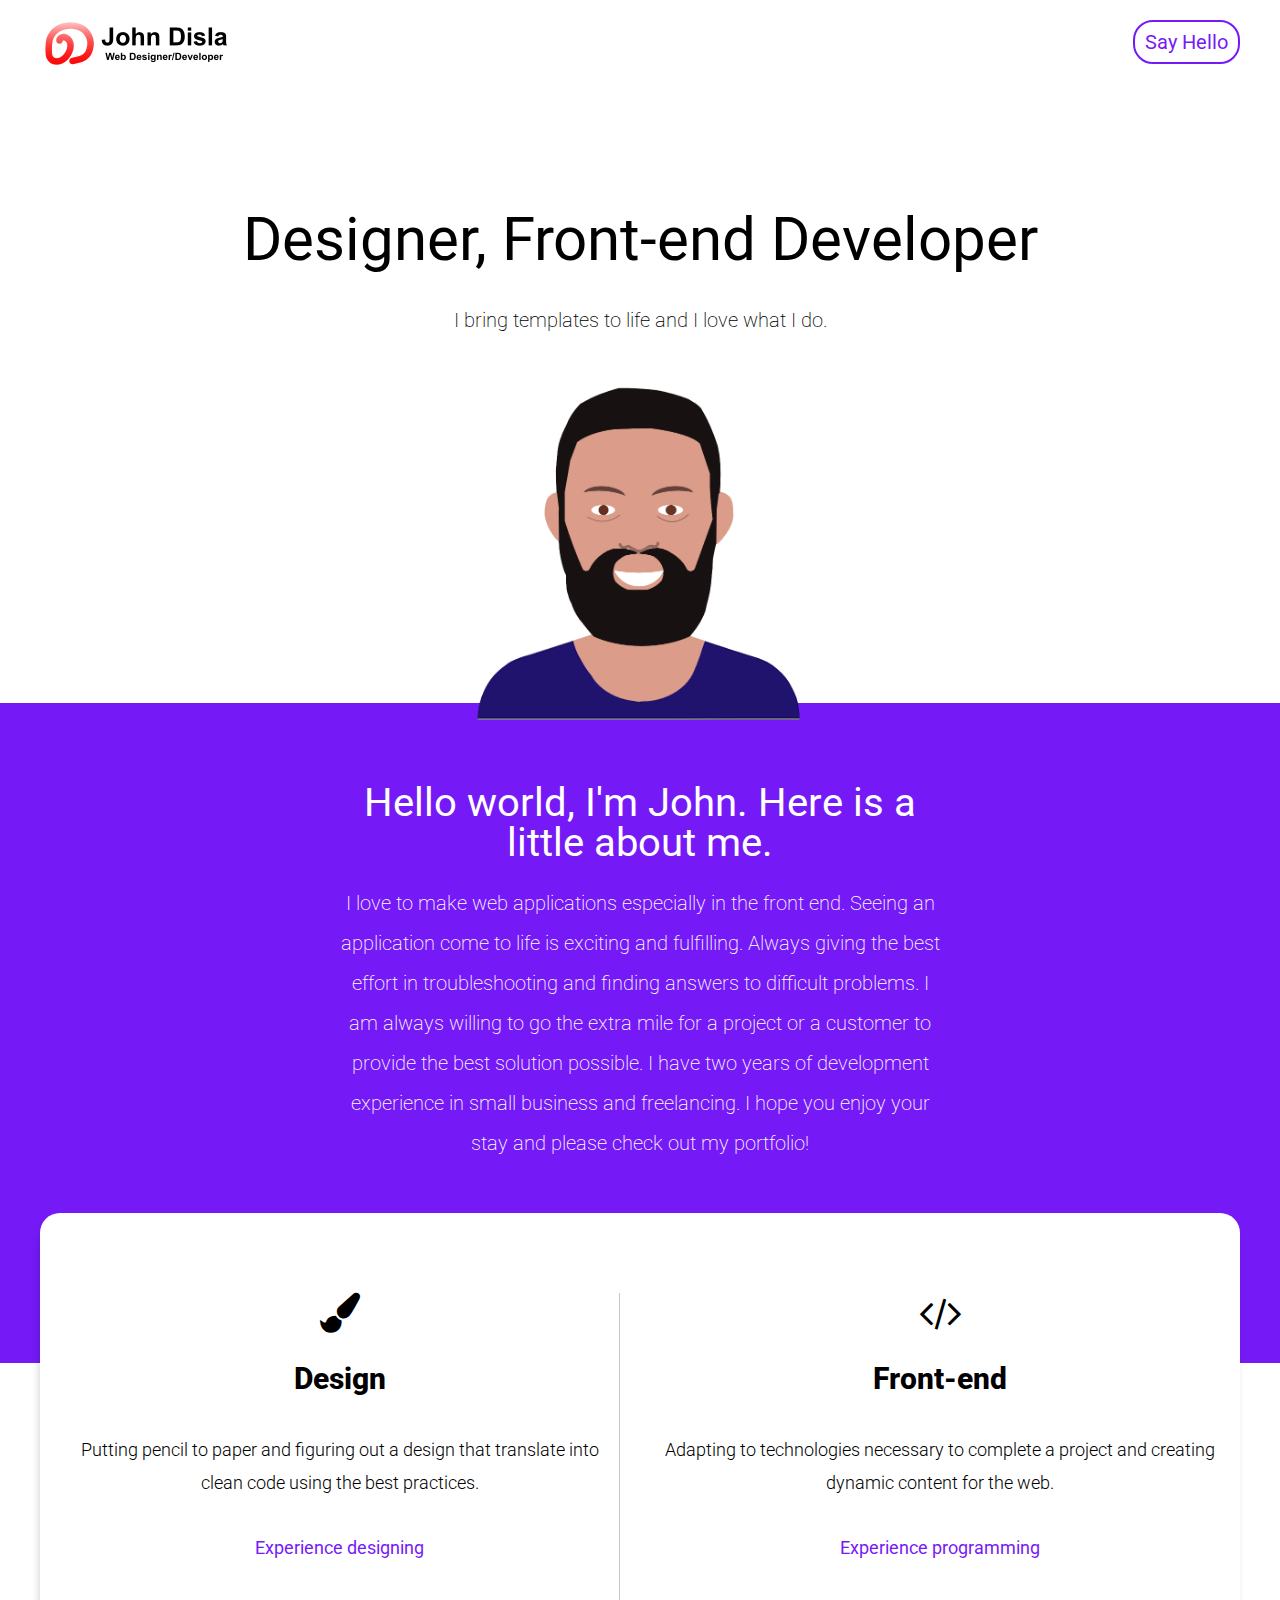
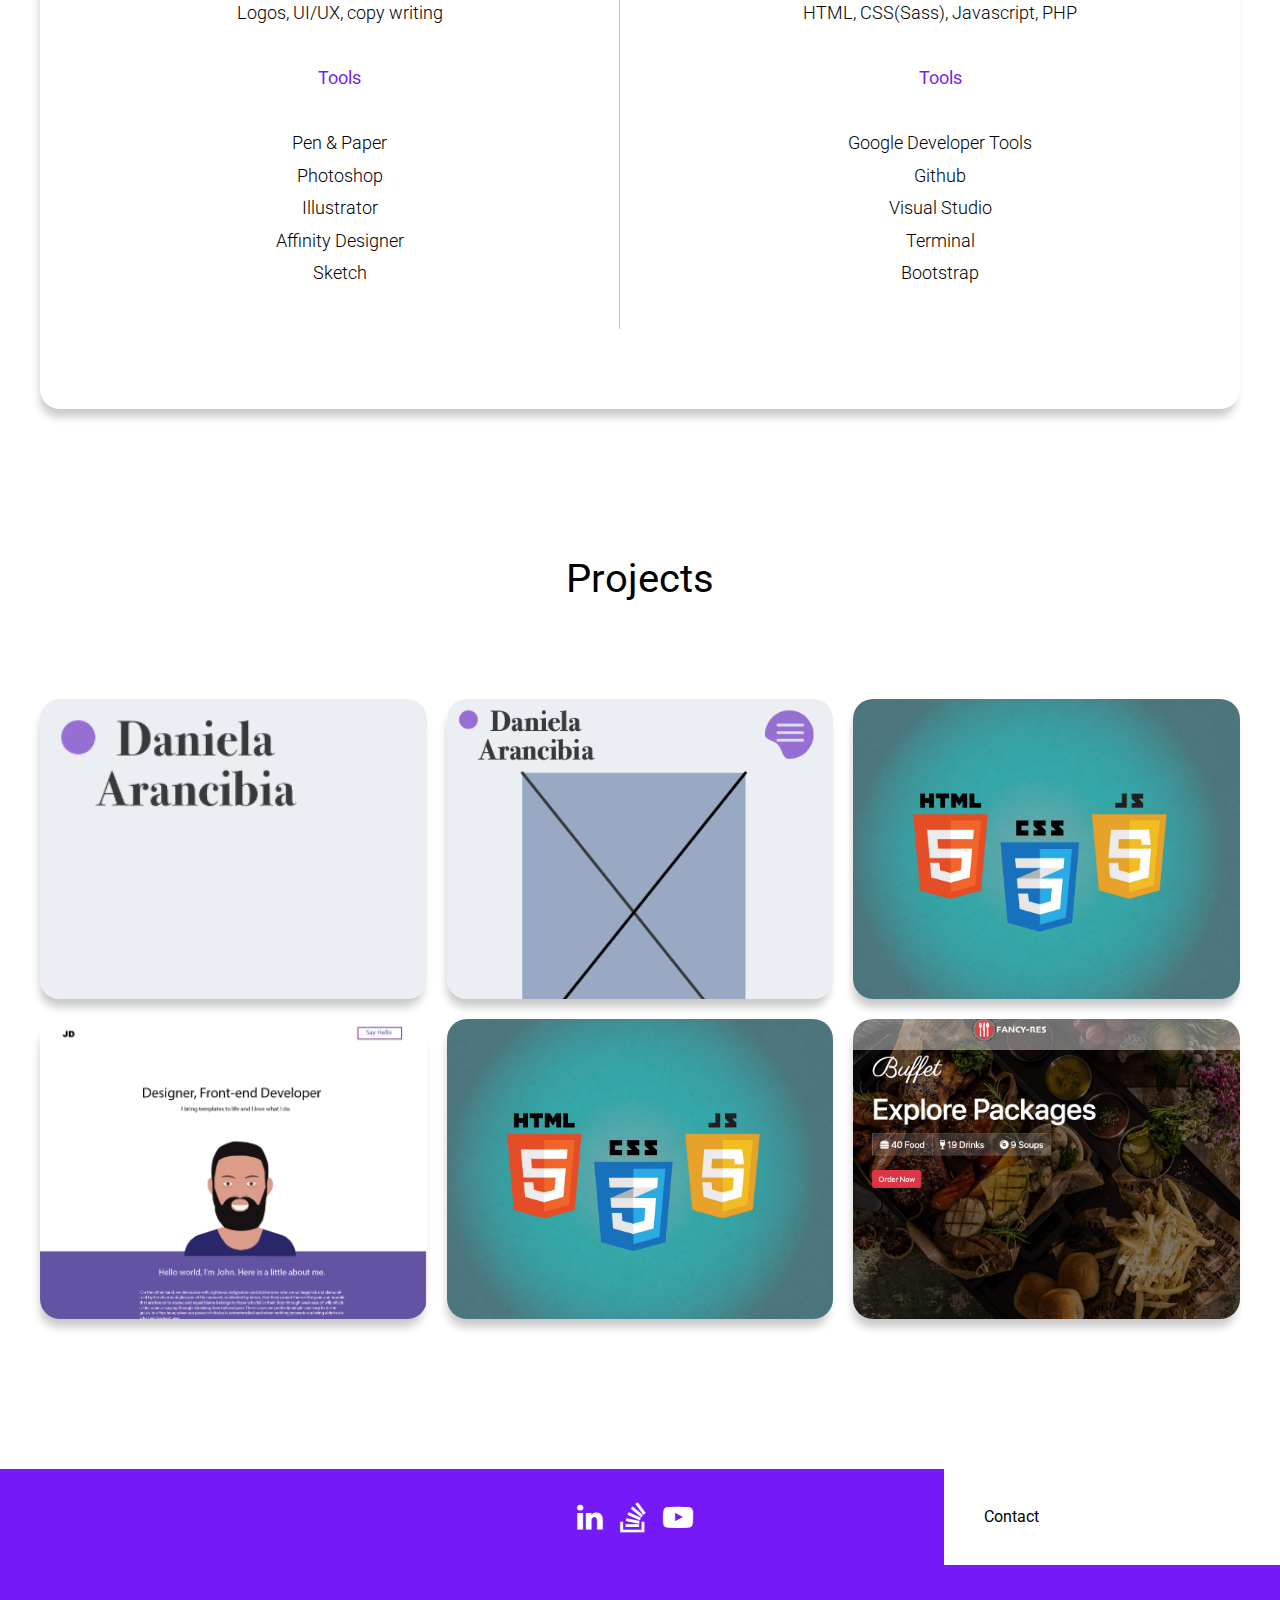
==== index.html @ 3e397bad "Form test 1" ====
<!DOCTYPE html>
<html lang="en">
<head>
    <meta charset="UTF-8">
    <meta name="viewport" content="width=device-width, initial-scale=1.0">

    <!-- css -->
    <link rel="stylesheet" href="assets/reset.css">
    <link rel="stylesheet" href="assets/style.css">
    <!-- fonts -->
    <link rel="preconnect" href="https://fonts.gstatic.com">
    <link href="https://fonts.googleapis.com/css2?family=Roboto:wght@100;300;500;700&display=swap" rel="stylesheet">

    <!-- Font awesome -->
    <link rel="stylesheet" href="https://cdnjs.cloudflare.com/ajax/libs/font-awesome/4.7.0/css/font-awesome.min.css">

    <!-- jquery -->
    <script src="https://ajax.googleapis.com/ajax/libs/jquery/3.5.1/jquery.min.js"></script>

    <title>Jon Disla</title>
</head>
<body>
    <!-- Contact form -->
    <div id="contact-form" class="hidden">
        <div class="head">Say Hello<span id = close><i class="fa fa-times" aria-hidden="true"></i></i></span></div>
        <form id = "form-body" action="sendform.php" method="post" enctype="text/plain">
            Name:<br>
            <input type="text" name="name" required><br>
            E-mail:<br>
            <input type="text" name="mail" required><br>
            Comment:<br>
            <textarea name="message" required></textarea><br><br>
            <input type="submit" class="form-btn" value="Send">
            <input type="reset" class="form-btn" value="Reset">
        </form>
    </div>
    <div id="container-filter">
        <!-- Navigation -->
        <nav>
            <ul>
                <li><img src="assets/img/logoB.png" alt=""></li>
                <li id="say-hello">Say Hello</li>
            </ul>
        </nav>
        <!-- End navigation -->

        <div class="container">

        <!-- Welcome -->
        <div class="welcome">
            <h2>Designer, Front-end Developer</h2>
            <p id="sub-head">I bring templates to life and I love what I do.</p>
            <div id="profile-image"><img src="assets/img/meCartoon.png" alt=""></div>
        </div>
        <!-- End Welcome -->

        <!-- About -->
        <div id="about">
            <div id="wrapper">
                <h3>Hello world, I'm John. Here is a little about me.</h3>
                <p>I love to make web applications especially in the front end.  Seeing an application come to life is exciting and fulfilling.  Always giving the best effort in troubleshooting and finding answers to difficult problems.  I am always willing to go the extra mile for a project or a customer to provide the best solution possible.  I have two years of development experience in small business and freelancing.  I hope you enjoy your stay and please check out my portfolio!</p>
            </div>
        </div>
        <!-- End about -->

        <!-- skills -->
        <div id="skills">
            <div id="skills-wrapper">
                <ul id="a">
                    <div class="skills-logo">
                        <i class="fa fa-paint-brush" aria-hidden="true"></i>
                    </div>
                    <li class="head">
                        Design
                    </li>
                    <li class="sub-content">
                        Putting pencil to paper and figuring out a design that translate into clean code using the best practices.
                    </li>
                    <li class="sub-head">
                        Experience designing
                    </li>
                    <li class="sub-content">
                        Logos, UI/UX, copy writing
                    <li class="sub-head">
                        Tools
                    </li>
                    <li class="sub-content">
                        <ul>
                            <li>Pen & Paper</li>
                            <li>Photoshop</li>
                            <li>Illustrator</li>
                            <li>Affinity Designer</li>
                            <li>Sketch</li>
                        </ul>
                    </li>
                </ul>
                <ul id="b">
                    <div class="skills-logo">
                        <i class="fa fa-code" aria-hidden="true"></i>
                    </div>
                    <li class="head">
                        Front-end
                    </li>
                    <li class="sub-content">
                        Adapting to technologies necessary to complete a project and creating dynamic content for the web.
                    </li>
                    <li class="sub-head">
                        Experience programming
                    </li>
                    <li class="sub-content">
                        HTML, CSS(Sass), Javascript, PHP
                    <li class="sub-head">
                        Tools
                    </li>
                    <li class="sub-content">
                        <ul>
                            <li>Google Developer Tools</li>
                            <li>Github</li>
                            <li>Visual Studio</li>
                            <li>Terminal</li>
                            <li>Bootstrap</li>
                        </ul>
                    </li>
                </ul>
            </div>
        </div>
        <!-- End skills -->

        <!-- projects -->
        <div id="projects">
            <h3>Projects</h3>
            <div id="projects-wrapper">
                <div class="project-box">
                    <div id="project-1">
                        <a href="https://jondisla.github.io/bioSite/">
                        <div id="p1Description">
                            <h2>Bio Site Project</h2>
                        </div>
                        </a>
                    </div>
                </div>
                <div class="project-box">
                    <div id="project-2">
                        <a href="https://github.com/jondisla/portfolio/blob/main/assets/img/bioSite.pdf">
                        <div id="p2Description">
                            <h2>Bio Site Prototype</h2>
                        </div>
                        </a>
                    </div>
                </div>
                <div class="project-box">
                    <div id="project-3">
                        <div id="p3Description">
                            <a href="https://github.com/jondisla/web-230">
                            <h2>Web 230 Repo</h2>
                            </a>
                            <a href="https://github.com/jondisla/web-231">
                            <h2>Web 231 Repo</h2>
                            </a>
                        </div>
                    </div>
                </div>
                <div class="project-box">
                    <div id="project-4">
                        <a href="https://github.com/jondisla/portfolio/blob/main/assets/img/portfolio-proto.png">
                        <div id="p4Description">
                            <h2>Portfolio Prototype</h2>
                        </div>
                        </a>
                    </div>
                </div>
                <div class="project-box">
                    <div id="project-5">
                        <a href="https://github.com/jondisla/web-330">
                        <div id="p5Description">
                            <h2>Web 330 Repo</h2>
                        </div>
                        </a>
                    </div>
                </div>
                <div class="project-box">
                    <div id="project-6">
                        <a href="https://johndisla.com/fancyres/">
                        <div id="p6Description">
                            <h2>Restaurant Site</h2>
                        </div>
                        </a>
                    </div>
                </div>
            </div>
        </div>
        <!-- End projects -->

        <!-- footer -->
        <div id="footer">
            <div id="footer-wrapper">
                <div id="social">
                    <ul>
                        <li><a href="https://www.linkedin.com/in/jonathan-dis/"><i class="fa fa-linkedin" aria-hidden="true"></i></a></li>
                        <li><a href="https://stackoverflow.com/users/8924671/jonathan-disla"><i class="fa fa-stack-overflow" aria-hidden="true"></i></a></li>
                        <li><a href="https://www.youtube.com/channel/UCqzOHeZgXI4nYZEKUdTfObg"><i class="fa fa-youtube-play" aria-hidden="true"></i></a></li>
                    </ul>
                </div>
                <div id="contact">
                    Contact
                </div>
            </div>
        </div>
        <!-- End footer -->

        </div>
    </div>
    <!-- JS -->
    <script src="assets/app.js"></script>
</body>
</html>
---- assets/style.css ----
body {
  font-family: "Roboto", sans-serif;
}

nav {
  height: 60px;
  color: #751af7;
  font-size: 20px;
}

nav ul {
  padding: 20px 40px;
}

nav li {
  display: inline-block;
}

nav li img {
  width: 200px;
}

#say-hello {
  position: absolute;
  right: 40px;
  border: 2px solid #751af7;
  border-radius: 20px;
  padding: 10px;
}

#say-hello:hover {
  cursor: pointer;
  border: 2px solid #fa4273;
  color: #fa4273;
}

.welcome {
  display: -ms-grid;
  display: grid;
  padding: 150px 0 0;
  -ms-grid-column: 2;
  grid-column: 2;
  grid-gap: 40px;
}

.welcome h2 {
  font-size: 60px;
  text-align: center;
}

.welcome #sub-head {
  text-align: center;
  font-weight: 200;
  font-size: 20px;
}

.welcome #profile-image {
  -ms-grid-column: 1;
  grid-column: 1;
  margin: 0 auto;
}

.welcome #profile-image img {
  width: 400px;
}

#contact-form {
  position: absolute;
  right: 40px;
  top: 65px;
  background-color: #e9e9e9;
  width: 60%;
  height: 50%;
  z-index: 1;
  -webkit-box-shadow: -2px 10px 9px -2px rgba(0, 0, 0, 0.21);
  box-shadow: -2px 10px 9px -2px rgba(0, 0, 0, 0.21);
  border-radius: 10px;
  padding: 20px;
}

#contact-form .head {
  font-size: 40px;
  text-align: center;
}

#contact-form #close {
  position: fixed;
  right: 60px;
  cursor: pointer;
}

#contact-form #form-body {
  text-align: center;
  padding: 40px 0;
}

#contact-form #form-body input {
  width: 40%;
  height: 30px;
  border-radius: 10px;
  border: 0px;
  padding: 5px;
}

#contact-form #form-body textarea {
  width: 40%;
  height: 100px;
  border-radius: 10px;
  border: 0px;
  padding: 5px;
}

#contact-form #form-body .form-btn {
  width: 20%;
  height: 40px;
  border-radius: 10px;
  border: 0px;
  background-color: #751af7;
  color: white;
}

.hidden {
  display: none;
}

#about {
  color: white;
  background: #751af7;
  height: 500px;
  -ms-grid-row: 2;
  grid-row: 2;
  padding: 80px 40px;
  text-align: center;
  margin-top: -20px;
}

#about #wrapper {
  width: 50%;
  margin: 0 auto;
}

#about h3 {
  font-size: 40px;
  padding-bottom: 20px;
}

#about p {
  font-weight: 200;
  font-size: 20px;
  line-height: 2;
}

#skills {
  -ms-grid-row: 3;
  grid-row: 3;
  width: 1200px;
  margin: 0 auto;
}

#skills #skills-wrapper {
  border-radius: 20px;
  margin-top: -150px;
  display: -ms-grid;
  display: grid;
  -ms-grid-columns: 1fr 1fr;
      grid-template-columns: 1fr 1fr;
  background-color: white;
  padding: 80px 20px;
  text-align: center;
  grid-gap: 40px;
  -webkit-box-shadow: -2px 10px 9px -2px rgba(0, 0, 0, 0.21);
  box-shadow: -2px 10px 9px -2px rgba(0, 0, 0, 0.21);
}

#skills #skills-wrapper #a {
  border-right: 1px solid #c7c7c7;
}

#skills #skills-wrapper .skills-logo {
  font-size: 40px;
  padding: 0 0 30px;
}

#skills #skills-wrapper .head {
  font-weight: 800;
  font-size: 30px;
}

#skills #skills-wrapper .sub-head {
  color: #751af7;
  font-weight: 400;
  font-size: 18px;
}

#skills #skills-wrapper .sub-content {
  font-weight: 300;
  line-height: 1.8;
  padding: 40px 0;
  font-size: 18px;
}

#projects {
  width: 1200px;
  margin: 0 auto;
  padding: 150px 0;
}

#projects #projects-wrapper {
  display: -ms-grid;
  display: grid;
  -ms-grid-columns: 1fr 1fr 1fr;
      grid-template-columns: 1fr 1fr 1fr;
  grid-gap: 20px;
}

#projects h3 {
  font-size: 40px;
  padding: 0 0 100px;
  text-align: center;
}

#projects .project-box {
  border-radius: 20px;
  -webkit-box-shadow: -2px 10px 9px -2px rgba(0, 0, 0, 0.21);
  box-shadow: -2px 10px 9px -2px rgba(0, 0, 0, 0.21);
}

#projects #project-1 {
  background: url("img/biosite.png");
  background-size: cover;
  background-repeat: no-repeat;
  height: 300px;
  text-align: center;
  font-size: 18px;
  border-radius: 20px;
}

#projects #project-1 #p1Description {
  display: none;
  width: 100%;
  height: 100%;
  background: rgba(0, 0, 0, 0.728);
  color: white;
  text-decoration: none;
  border-radius: 20px;
}

#projects #project-1 #p1Description h2 {
  padding: 20px 0;
  font-size: 30px;
}

#projects #project-2 {
  background: url("img/biositeproto.png");
  background-size: cover;
  background-repeat: no-repeat;
  height: 300px;
  text-align: center;
  font-size: 18px;
  border-radius: 20px;
}

#projects #p2Description {
  display: none;
  width: 100%;
  height: 100%;
  background: rgba(0, 0, 0, 0.728);
  color: white;
  text-decoration: none;
  border-radius: 20px;
}

#projects #p2Description h2 {
  padding: 20px 0;
  font-size: 30px;
}

#project-3 {
  background: url("img/basix.png");
  background-size: cover;
  background-repeat: no-repeat;
  height: 300px;
  text-align: center;
  font-size: 18px;
  border-radius: 20px;
}

#p3Description {
  display: none;
  width: 100%;
  height: 100%;
  background: rgba(0, 0, 0, 0.728);
  text-decoration: none;
  border-radius: 20px;
}

#p3Description h2 {
  padding: 20px 0;
  font-size: 30px;
}

#p3Description a {
  color: white;
  text-decoration: none;
}

#project-4 {
  background: url("img/portfolio-proto.png");
  background-size: cover;
  background-repeat: no-repeat;
  height: 300px;
  text-align: center;
  font-size: 18px;
  border-radius: 20px;
}

#p4Description {
  display: none;
  width: 100%;
  height: 100%;
  background: rgba(0, 0, 0, 0.728);
  text-decoration: none;
  border-radius: 20px;
  color: white;
  text-decoration: none;
}

#p4Description h2 {
  padding: 20px 0;
  font-size: 30px;
}

#project-5 {
  background: url("img/basix.png");
  background-size: cover;
  background-repeat: no-repeat;
  height: 300px;
  text-align: center;
  font-size: 18px;
  border-radius: 20px;
}

#p5Description {
  display: none;
  width: 100%;
  height: 100%;
  background: rgba(0, 0, 0, 0.728);
  text-decoration: none;
  border-radius: 20px;
  color: white;
  text-decoration: none;
}

#p5Description h2 {
  padding: 20px 0;
  font-size: 30px;
}

#project-6 {
  background: url("img/fancyres.png");
  background-size: cover;
  background-repeat: no-repeat;
  height: 300px;
  text-align: center;
  font-size: 18px;
  border-radius: 20px;
}

#p6Description {
  display: none;
  width: 100%;
  height: 100%;
  background: rgba(0, 0, 0, 0.728);
  text-decoration: none;
  border-radius: 20px;
  color: white;
  text-decoration: none;
}

#p6Description h2 {
  padding: 20px 0;
  font-size: 30px;
}

#footer {
  background-color: #751af7;
  height: 200px;
}

#footer #footer-wrapper {
  display: -ms-grid;
  display: grid;
  -ms-grid-columns: 20% 60% 20%;
      grid-template-columns: 20% 60% 20%;
  -webkit-box-align: center;
      -ms-flex-align: center;
          align-items: center;
}

#footer #social {
  -ms-grid-column: 2;
  grid-column: 2;
  -ms-grid-column-align: center;
      justify-self: center;
  color: white;
  font-size: 30px;
}

#footer #social li {
  display: inline;
  padding-right: 10px;
}

#footer #social li a {
  color: white;
  text-decoration: none;
}

#footer #contact {
  background-color: white;
  padding: 40px;
  width: 100%;
  -ms-grid-column: 3;
  grid-column: 3;
  -ms-grid-column-align: end;
      justify-self: end;
}
/*# sourceMappingURL=style.css.map */
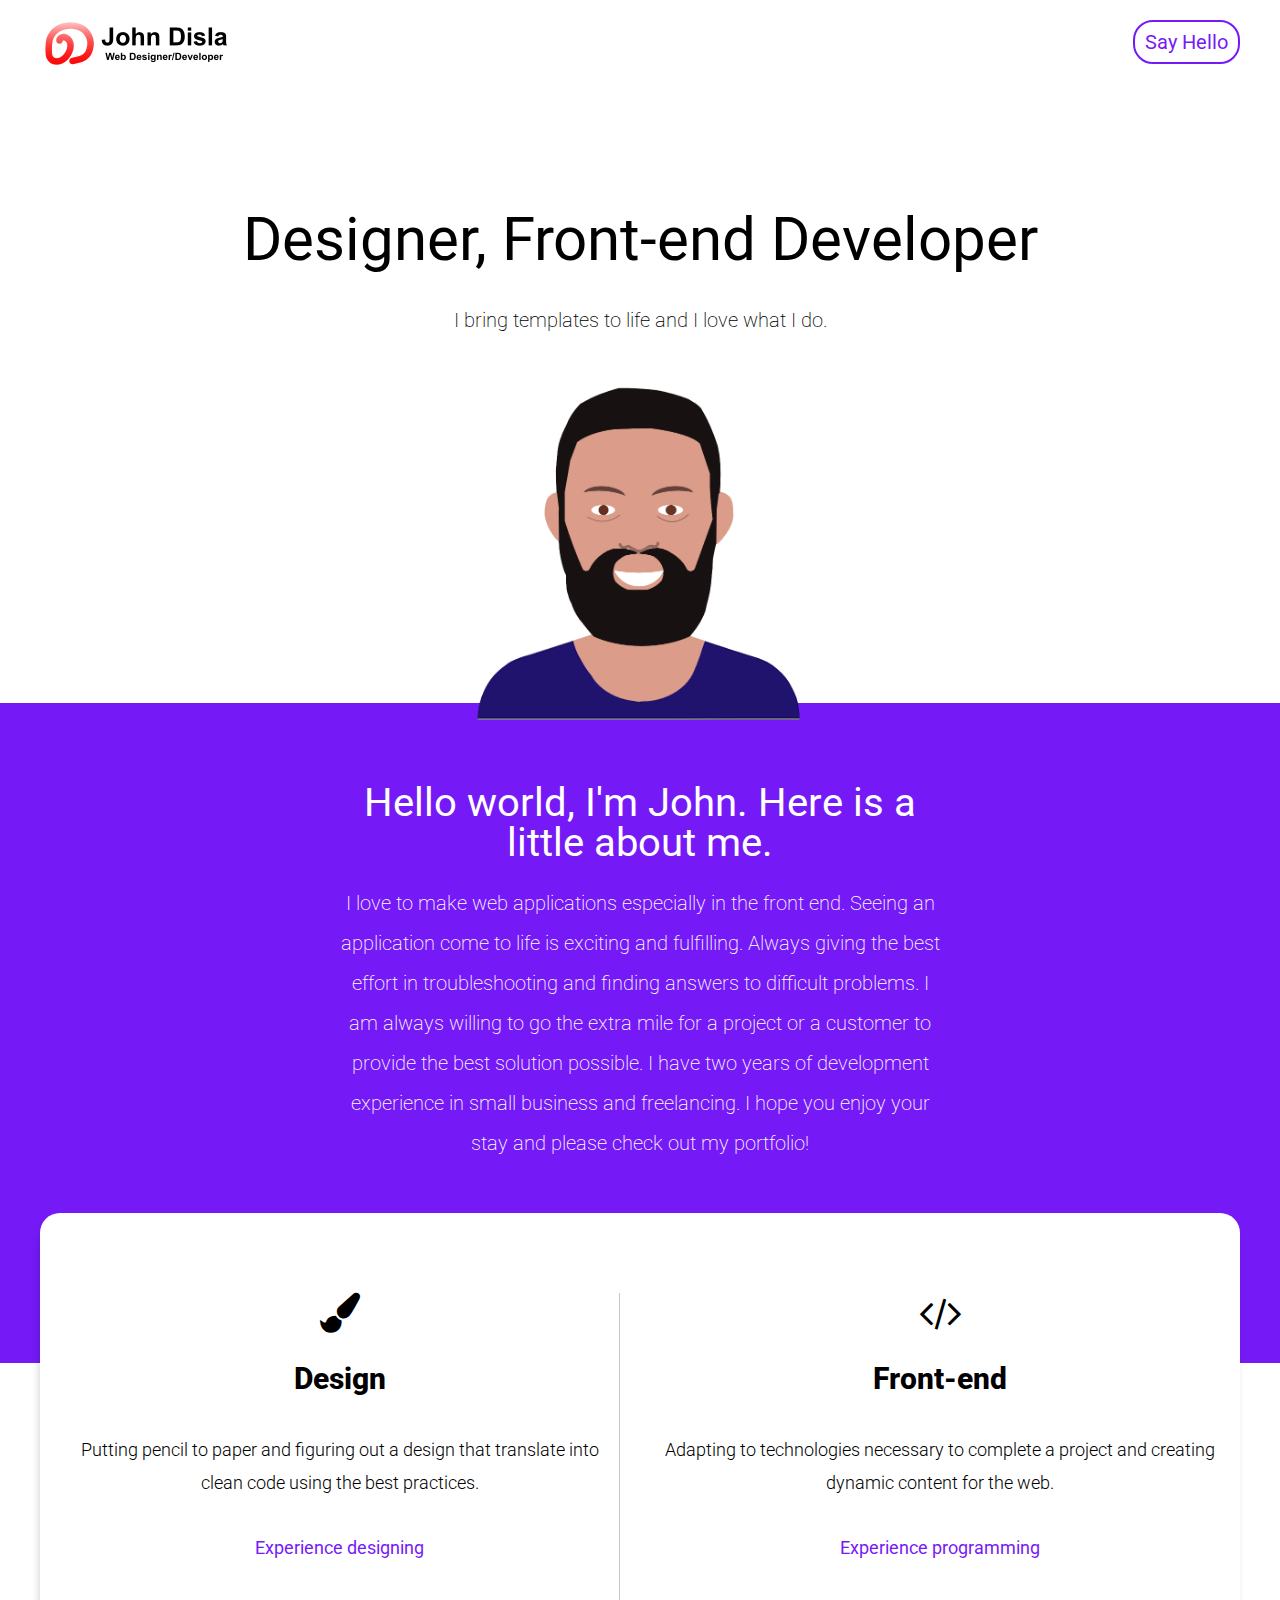
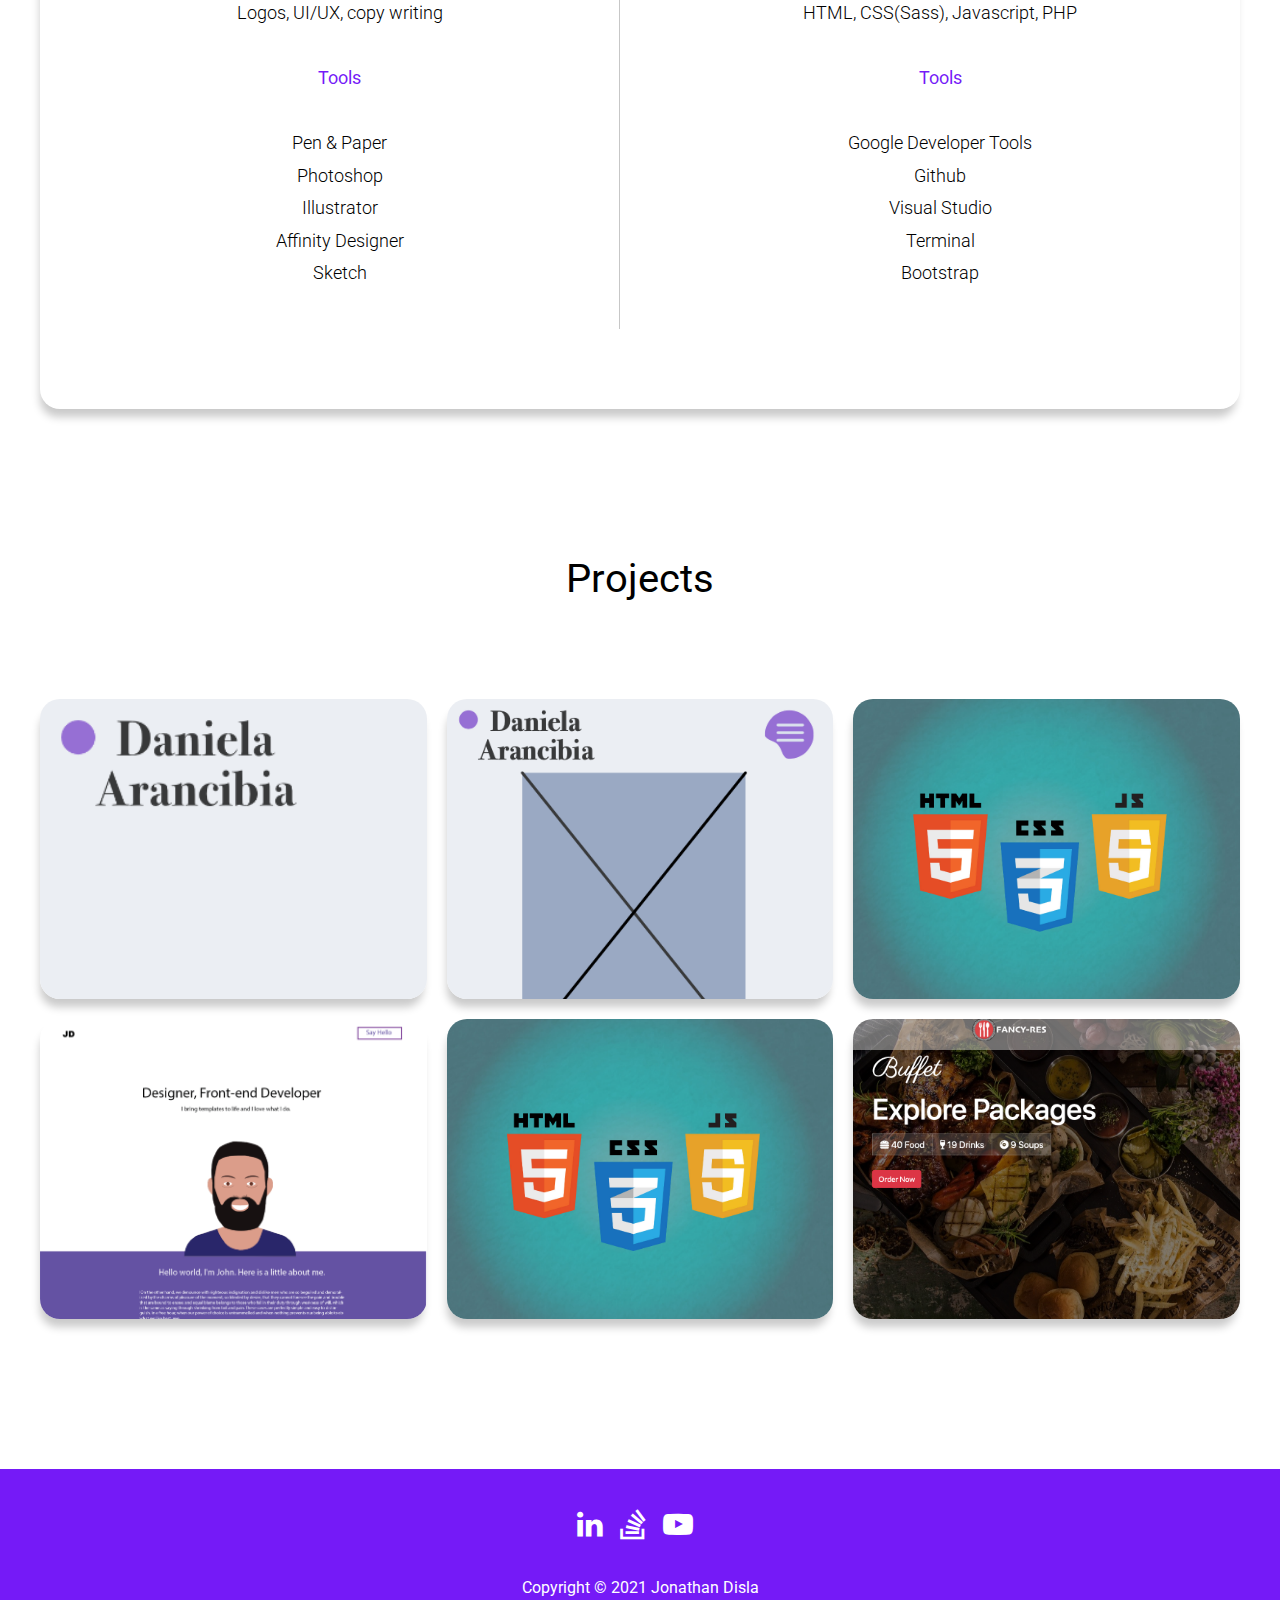
==== commit e85fb626: "contac-form" ====
--- a/index.html
+++ b/index.html
@@ -23,15 +23,11 @@
     <!-- Contact form -->
     <div id="contact-form" class="hidden">
         <div class="head">Say Hello<span id = close><i class="fa fa-times" aria-hidden="true"></i></i></span></div>
-        <form id = "form-body" action="sendform.php" method="post" enctype="text/plain">
-            Name:<br>
-            <input type="text" name="name" required><br>
-            E-mail:<br>
-            <input type="text" name="mail" required><br>
-            Comment:<br>
-            <textarea name="message" required></textarea><br><br>
-            <input type="submit" class="form-btn" value="Send">
-            <input type="reset" class="form-btn" value="Reset">
+        <form id = "form-body" action="https://formspree.io/f/xvovydjj" method="POST">
+            <input type="text" name="name" placeholder="Name"></br></br>
+            <input type="email" name="_replyto" placeholder="Email"></br></br>
+            <textarea name="message" placeholder="Comment"></textarea></br></br>
+            <input class = "form-btn" type="submit" value="Send">
         </form>
     </div>
     <div id="container-filter">
@@ -201,10 +197,8 @@
                         <li><a href="https://www.youtube.com/channel/UCqzOHeZgXI4nYZEKUdTfObg"><i class="fa fa-youtube-play" aria-hidden="true"></i></a></li>
                     </ul>
                 </div>
-                <div id="contact">
-                    Contact
-                </div>
-            </div>
+            </div>
+            <div id="copy">Copyright &copy 2021 Jonathan Disla</div>
         </div>
         <!-- End footer -->
 
--- a/assets/style.css
+++ b/assets/style.css
@@ -69,7 +69,7 @@
   right: 40px;
   top: 65px;
   background-color: #e9e9e9;
-  width: 60%;
+  width: 40%;
   height: 50%;
   z-index: 1;
   -webkit-box-shadow: -2px 10px 9px -2px rgba(0, 0, 0, 0.21);
@@ -398,6 +398,7 @@
 }
 
 #footer #social {
+  padding: 40px 0;
   -ms-grid-column: 2;
   grid-column: 2;
   -ms-grid-column-align: center;
@@ -416,13 +417,8 @@
   text-decoration: none;
 }
 
-#footer #contact {
-  background-color: white;
-  padding: 40px;
-  width: 100%;
-  -ms-grid-column: 3;
-  grid-column: 3;
-  -ms-grid-column-align: end;
-      justify-self: end;
+#footer #copy {
+  color: white;
+  text-align: center;
 }
 /*# sourceMappingURL=style.css.map */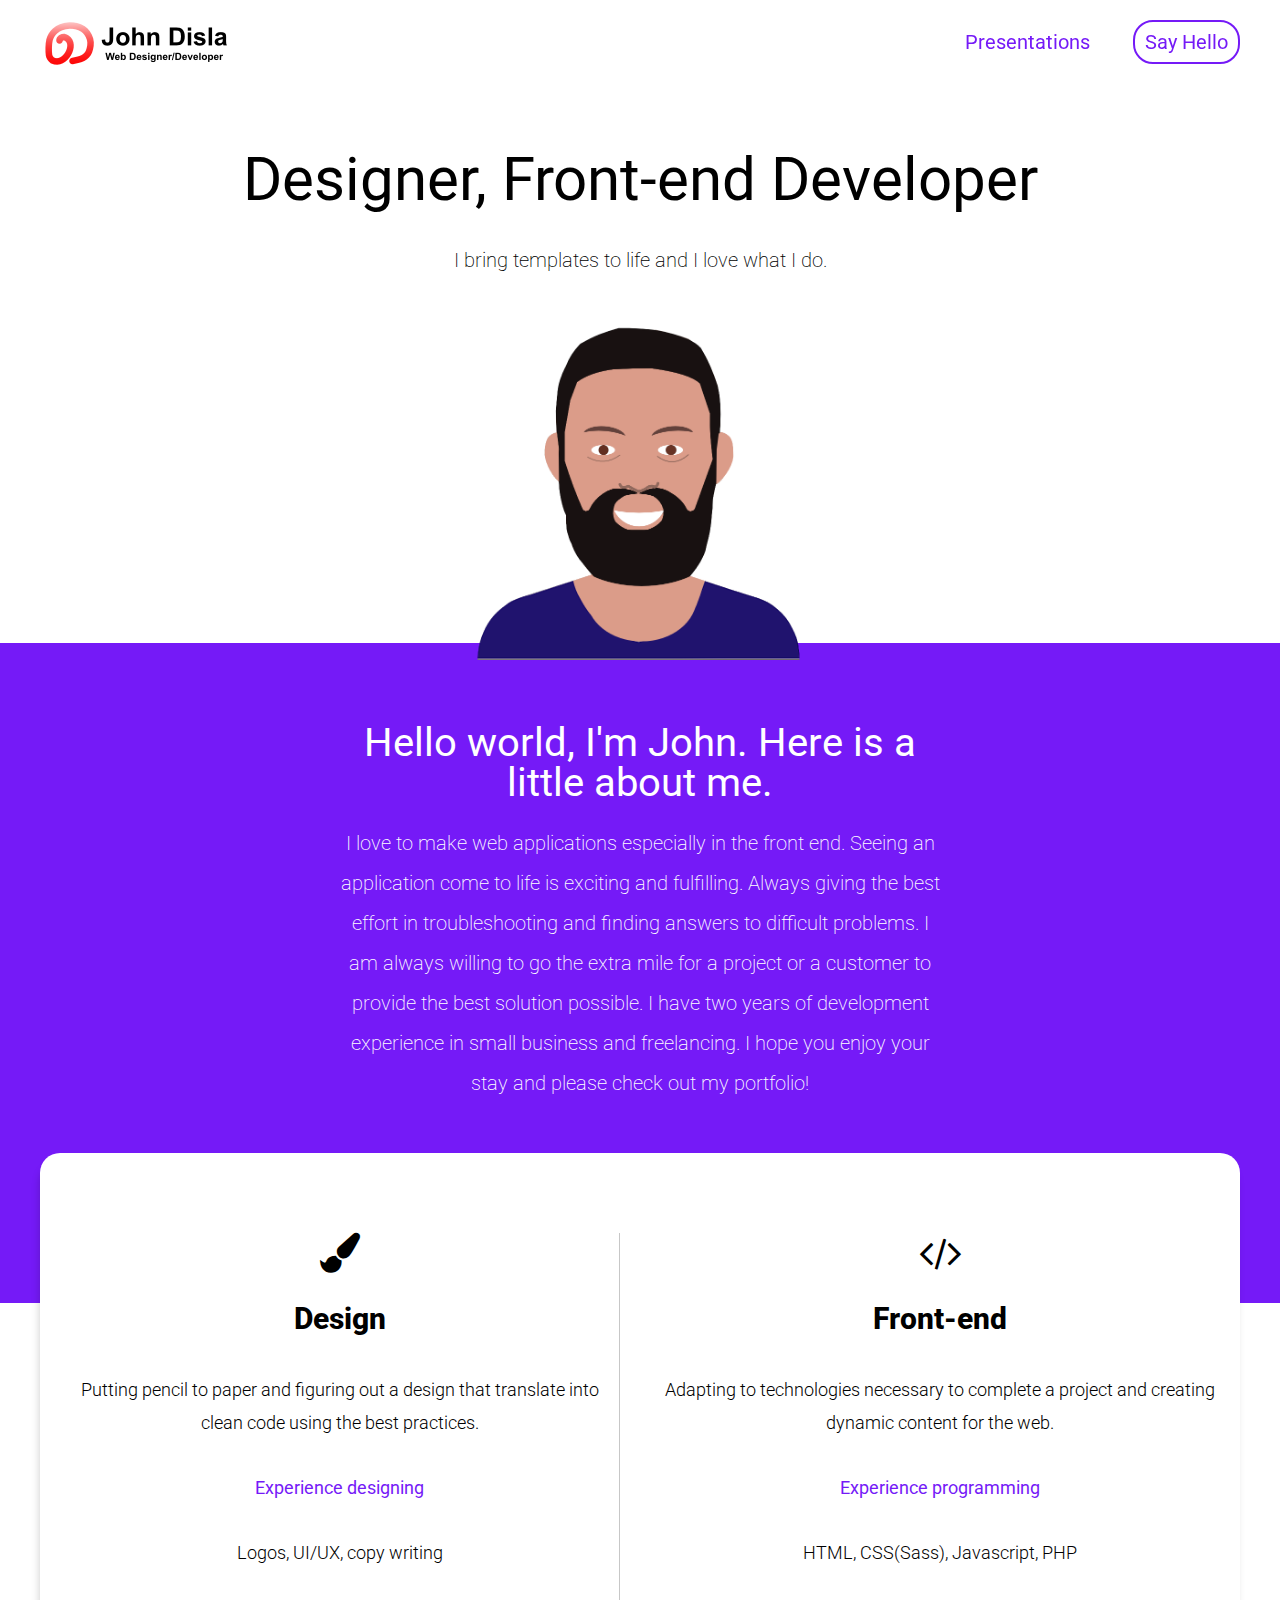
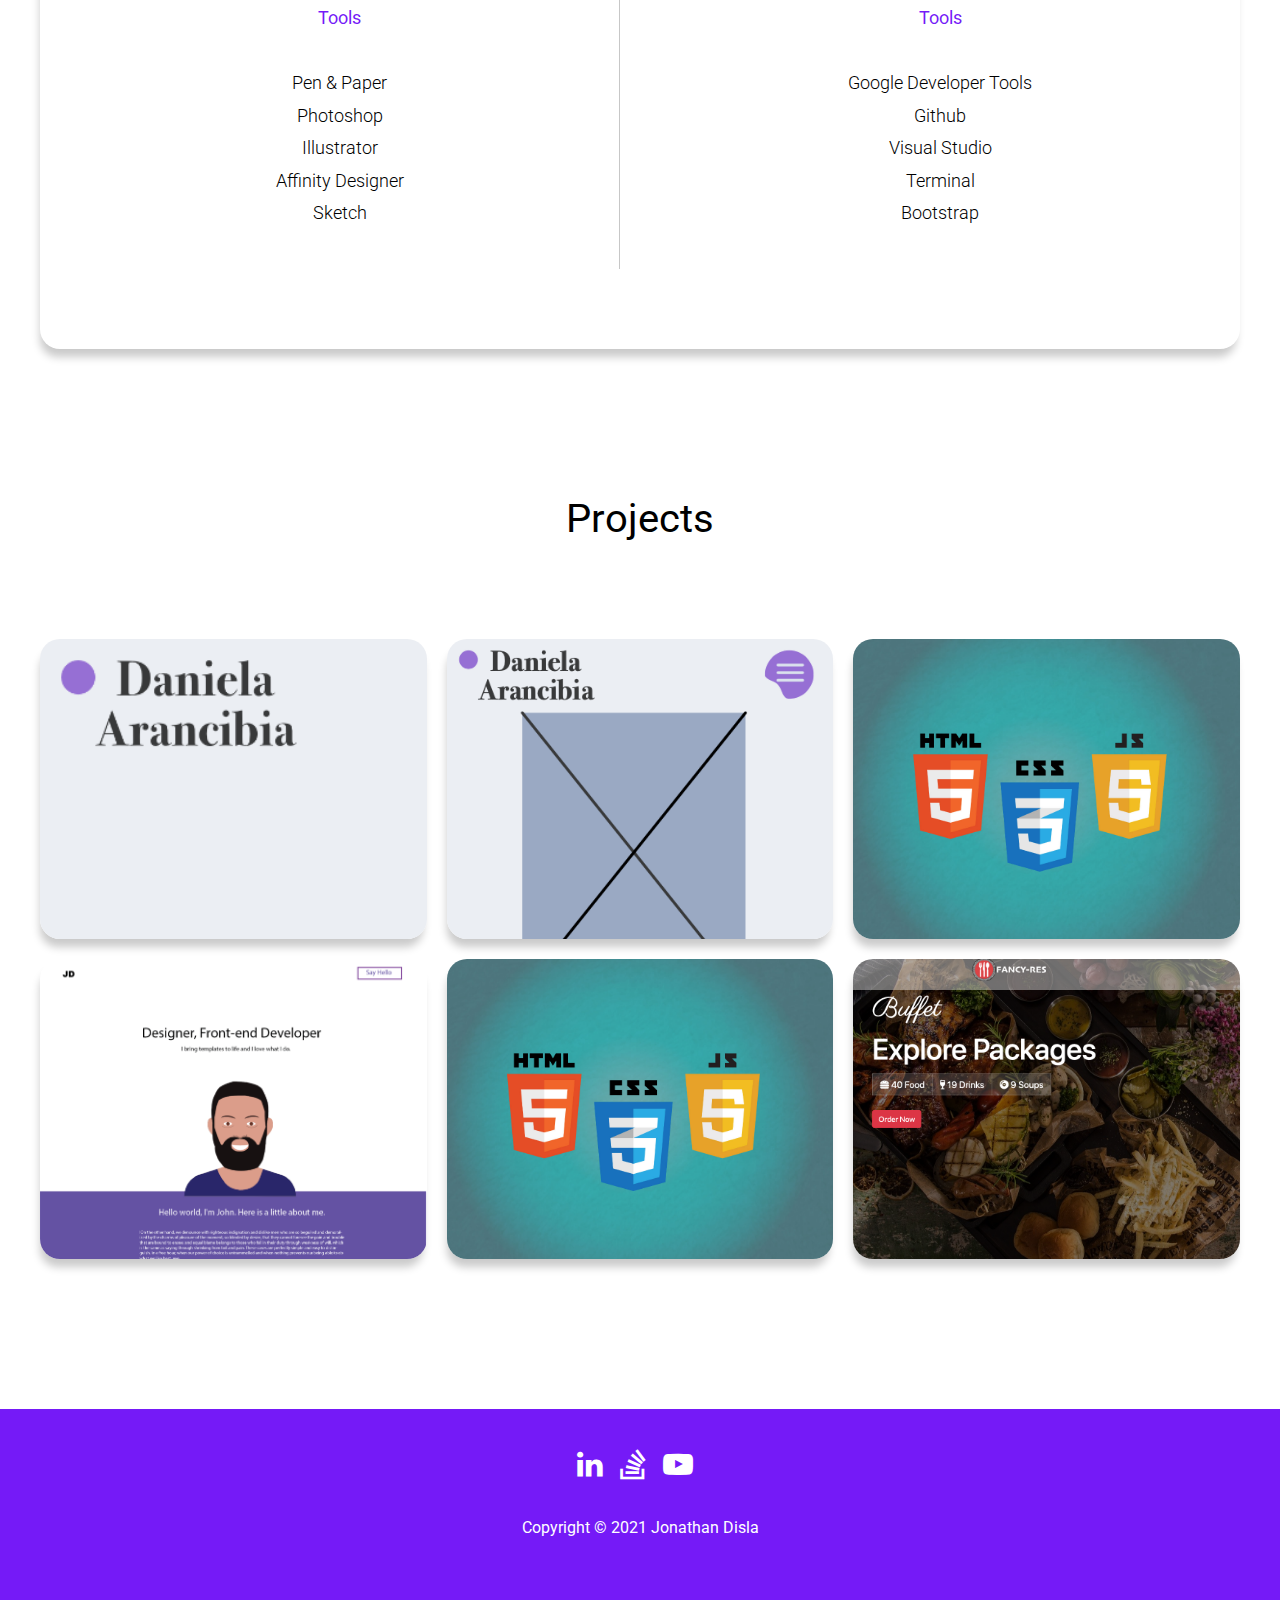
==== commit 8a97dac5: "add presentation and video" ====
--- a/index.html
+++ b/index.html
@@ -30,12 +30,17 @@
             <input class = "form-btn" type="submit" value="Send">
         </form>
     </div>
-    <div id="container-filter">
+    <div class="container-filter">
         <!-- Navigation -->
         <nav>
             <ul>
-                <li><img src="assets/img/logoB.png" alt=""></li>
-                <li id="say-hello">Say Hello</li>
+                <li><a href="/"><img src="assets/img/logoB.png" alt=""></a></li>
+                <span id="say-hello">
+                    <span id="menu">
+                        <a href="disla-rest.html"><li>Presentations</a></li>
+                    </span>
+                    <li id="sayHi">Say Hello</li>
+                </span>
             </ul>
         </nav>
         <!-- End navigation -->
--- a/assets/style.css
+++ b/assets/style.css
@@ -1,11 +1,14 @@
+/** @format */
 body {
   font-family: "Roboto", sans-serif;
 }
 
 nav {
-  height: 60px;
+  height: 90px;
   color: #751af7;
   font-size: 20px;
+  position: fixed;
+  width: 100%;
 }
 
 nav ul {
@@ -18,6 +21,15 @@
 
 nav li img {
   width: 200px;
+}
+
+#menu {
+  margin: 0 -180px;
+  position: absolute;
+}
+
+.navBg {
+  background-color: #e9e9e9;
 }
 
 #say-hello {
@@ -28,9 +40,14 @@
   padding: 10px;
 }
 
-#say-hello:hover {
+#say-hello a {
+  text-decoration: none;
+  color: #751af7;
+}
+
+#say-hello a:hover,
+#say-hello li:hover {
   cursor: pointer;
-  border: 2px solid #fa4273;
   color: #fa4273;
 }
 
@@ -421,4 +438,61 @@
   color: white;
   text-align: center;
 }
+
+#goBack {
+  border: 3px solid #751af7;
+  width: 10%;
+  margin: 0 auto;
+  border-radius: 20px;
+  padding: 10px;
+  text-decoration: none;
+  color: #751af7;
+}
+
+#goBack:hover {
+  cursor: pointer;
+  color: #fa4273;
+  border: 3px solid #fa4273;
+}
+
+#rest-pres {
+  background: url("img/rest-img.png");
+  background-size: contain;
+  background-repeat: no-repeat;
+  height: 300px;
+  text-align: center;
+  font-size: 18px;
+  border-radius: 20px;
+}
+
+#rest-description {
+  display: none;
+  width: 100%;
+  height: 100%;
+  background: rgba(0, 0, 0, 0.728);
+  color: white;
+  text-decoration: none;
+  border-radius: 20px;
+}
+
+#rest-description h2 {
+  padding: 20px 0;
+  font-size: 30px;
+}
+
+#rest-description i {
+  font-size: 60px;
+  margin-top: 30%;
+}
+
+.video-pres {
+  visibility: hidden;
+  position: absolute;
+  top: 23%;
+  left: 23%;
+}
+
+.video-pres .close-vid {
+  font-size: 40px;
+}
 /*# sourceMappingURL=style.css.map */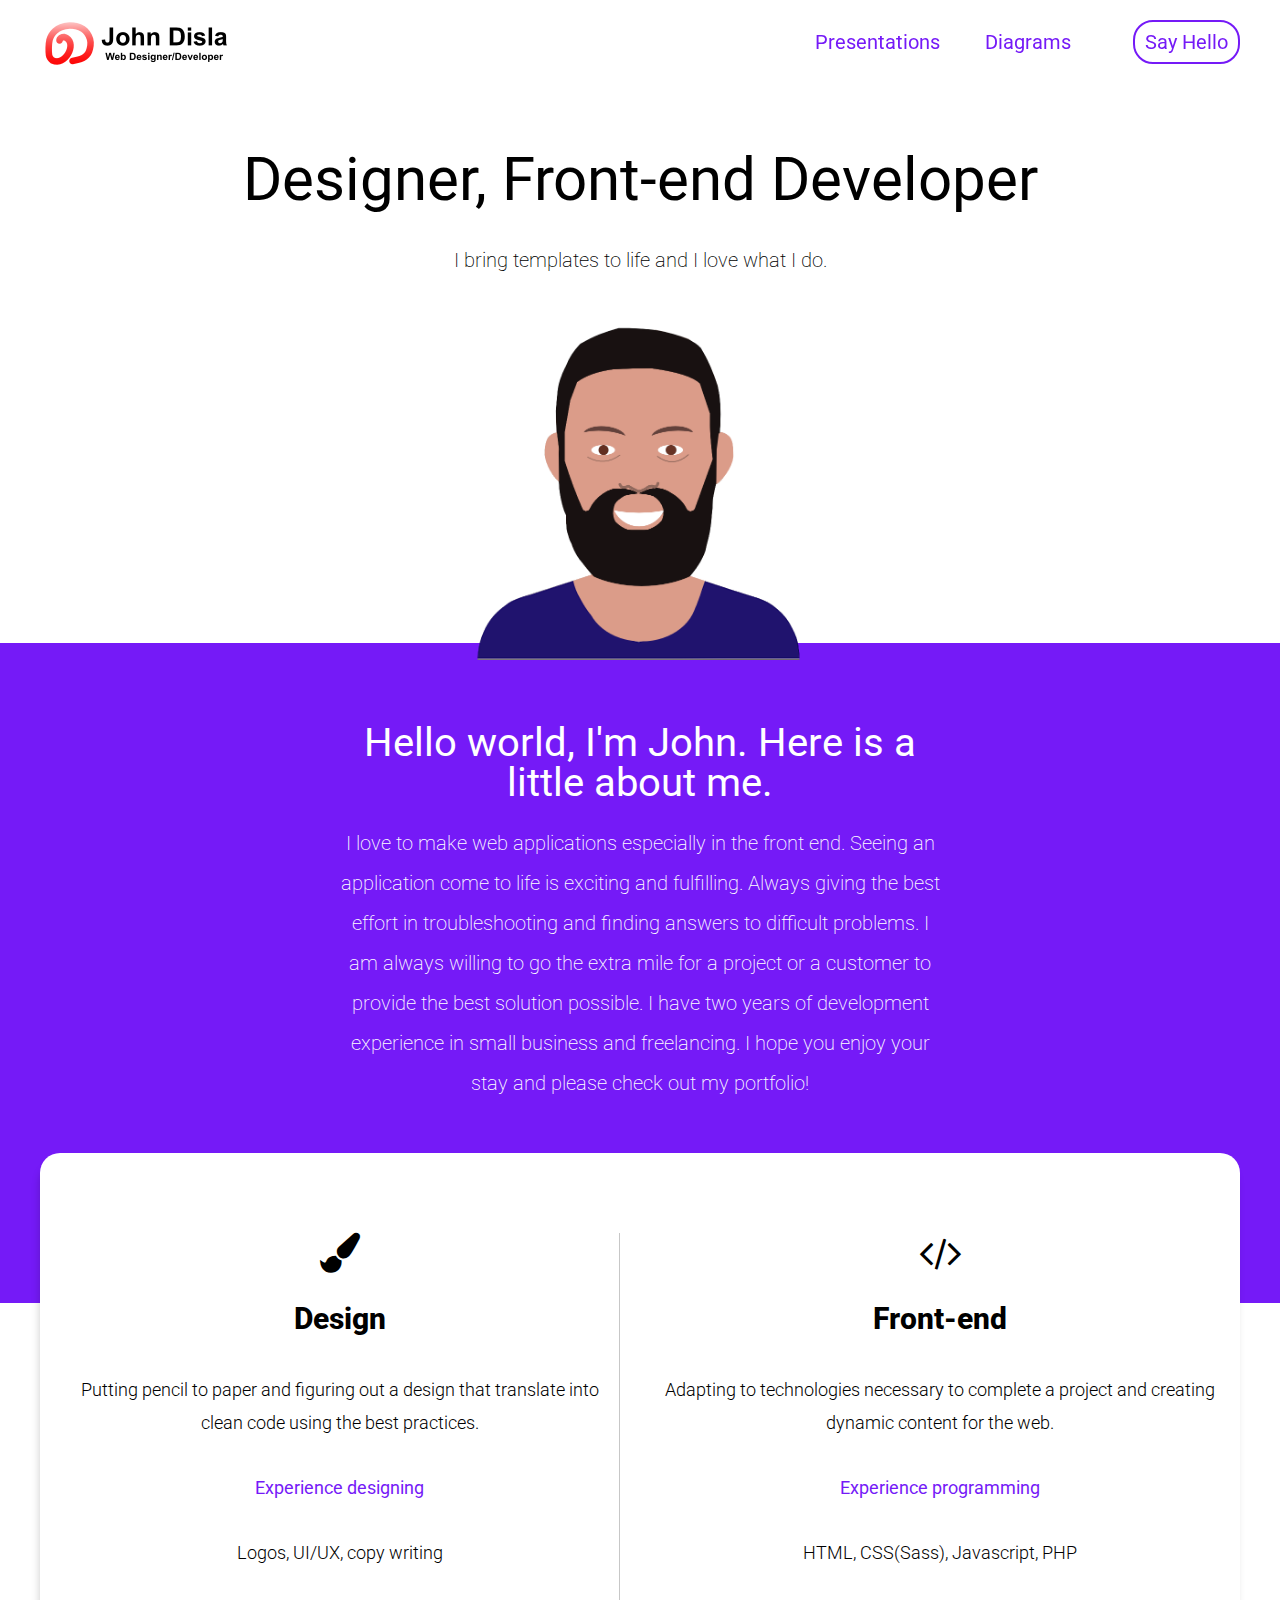
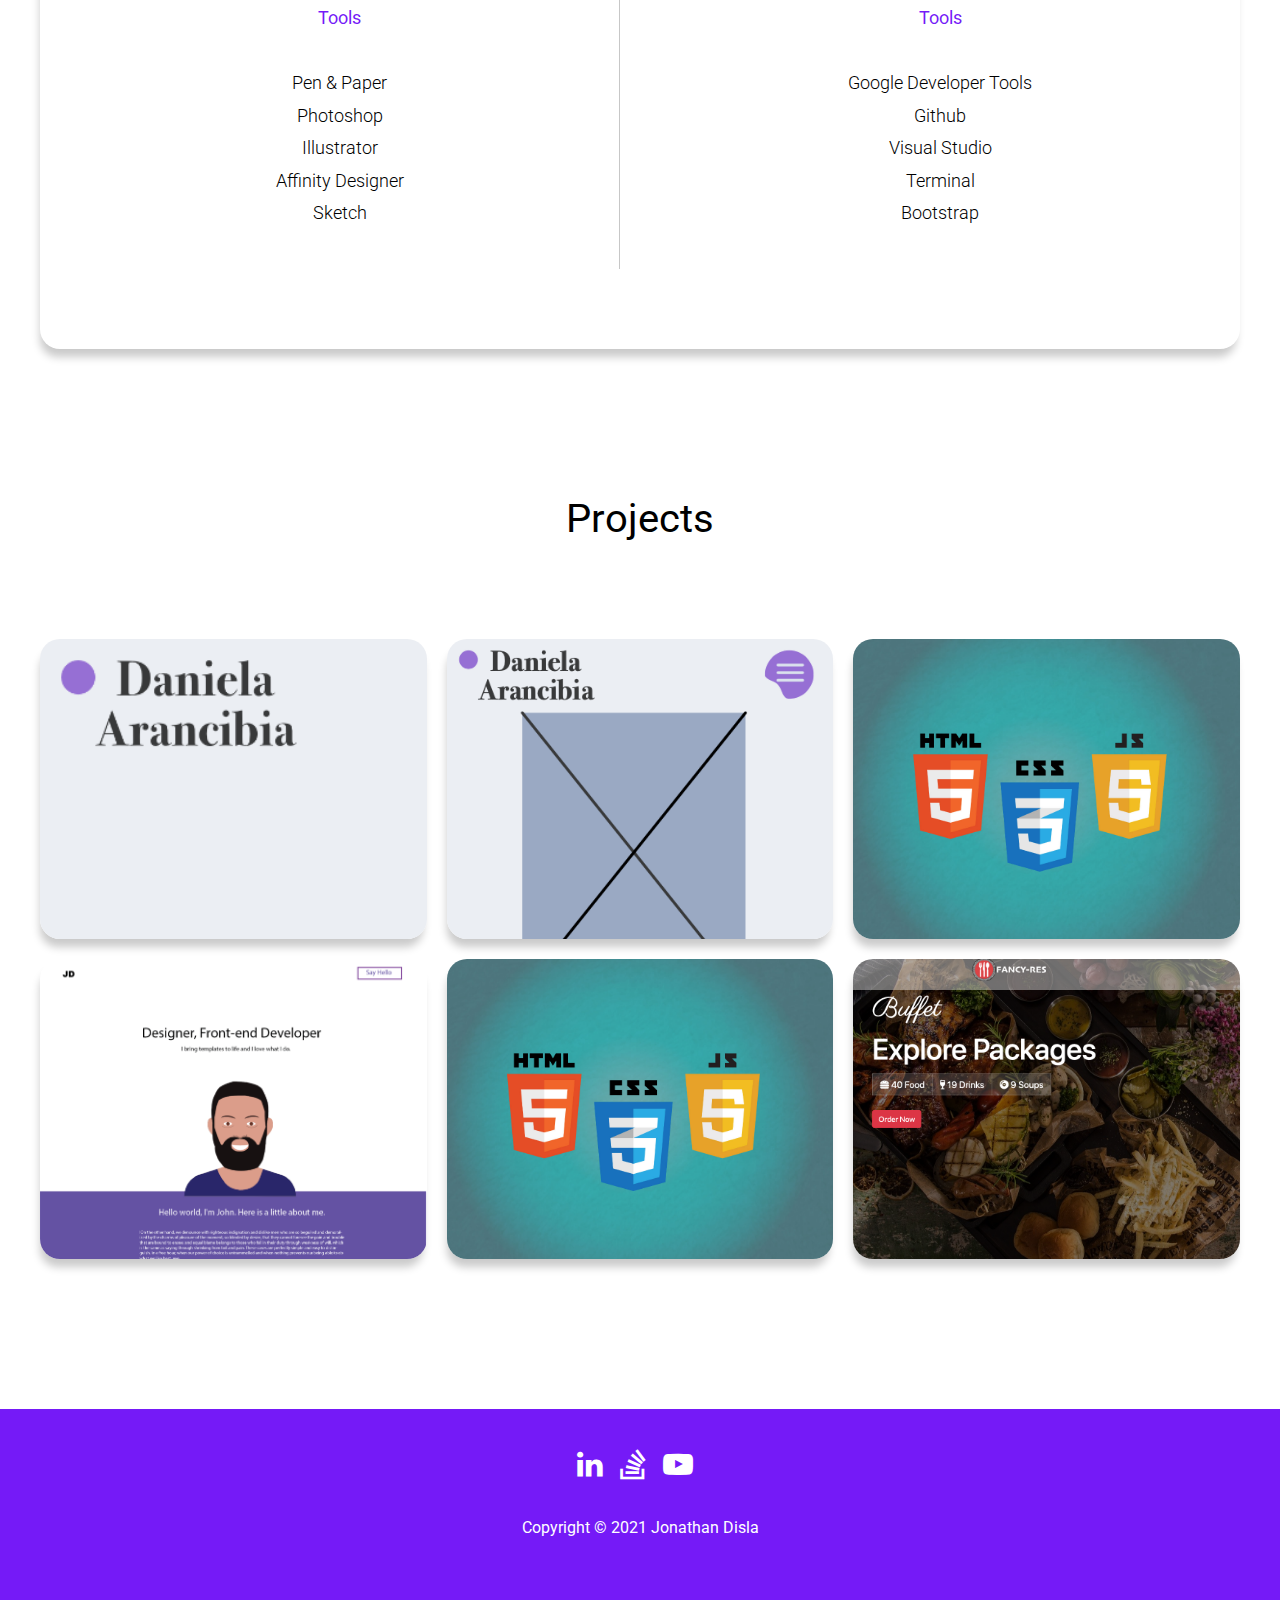
==== commit c6bb4b8a: "diagrams" ====
--- a/index.html
+++ b/index.html
@@ -34,12 +34,13 @@
         <!-- Navigation -->
         <nav>
             <ul>
-                <li><a href="/"><img src="assets/img/logoB.png" alt=""></a></li>
-                <span id="say-hello">
-                    <span id="menu">
+                <li><a href="https://jondisla.github.io/portfolio/"><img src="assets/img/logoB.png" alt=""></a></li>
+                <span class="say-hello">
+                    <span class="menu">
                         <a href="disla-rest.html"><li>Presentations</a></li>
+                        <a href="disla-rest.html"><li>Diagrams</a></li>
                     </span>
-                    <li id="sayHi">Say Hello</li>
+                    <li class="sayHi">Say Hello</li>
                 </span>
             </ul>
         </nav>
--- a/assets/style.css
+++ b/assets/style.css
@@ -23,16 +23,20 @@
   width: 200px;
 }
 
-#menu {
-  margin: 0 -180px;
+.menu {
+  margin: 0 -350px;
   position: absolute;
 }
 
+.menu li {
+  padding: 0 20px;
+}
+
 .navBg {
-  background-color: #e9e9e9;
-}
-
-#say-hello {
+  background-color: #ebeef3;
+}
+
+.say-hello {
   position: absolute;
   right: 40px;
   border: 2px solid #751af7;
@@ -40,13 +44,13 @@
   padding: 10px;
 }
 
-#say-hello a {
+.say-hello a {
   text-decoration: none;
   color: #751af7;
 }
 
-#say-hello a:hover,
-#say-hello li:hover {
+.say-hello a:hover,
+.say-hello li:hover {
   cursor: pointer;
   color: #fa4273;
 }
@@ -495,4 +499,33 @@
 .video-pres .close-vid {
   font-size: 40px;
 }
+
+#nosql1diagram {
+  background: url("../nosql-data-diagrams/nosql-data-structure.png");
+  background-size: covers;
+  background-repeat: no-repeat;
+  height: 300px;
+  text-align: center;
+  font-size: 18px;
+  border-radius: 20px;
+}
+
+#diagram-description {
+  display: none;
+  width: 100%;
+  height: 100%;
+  background: rgba(0, 0, 0, 0.728);
+  color: white;
+  text-decoration: none;
+  border-radius: 20px;
+}
+
+#diagram-description h2 {
+  font-size: 30px;
+}
+
+#diagram-description i {
+  font-size: 60px;
+  margin-top: 30%;
+}
 /*# sourceMappingURL=style.css.map */